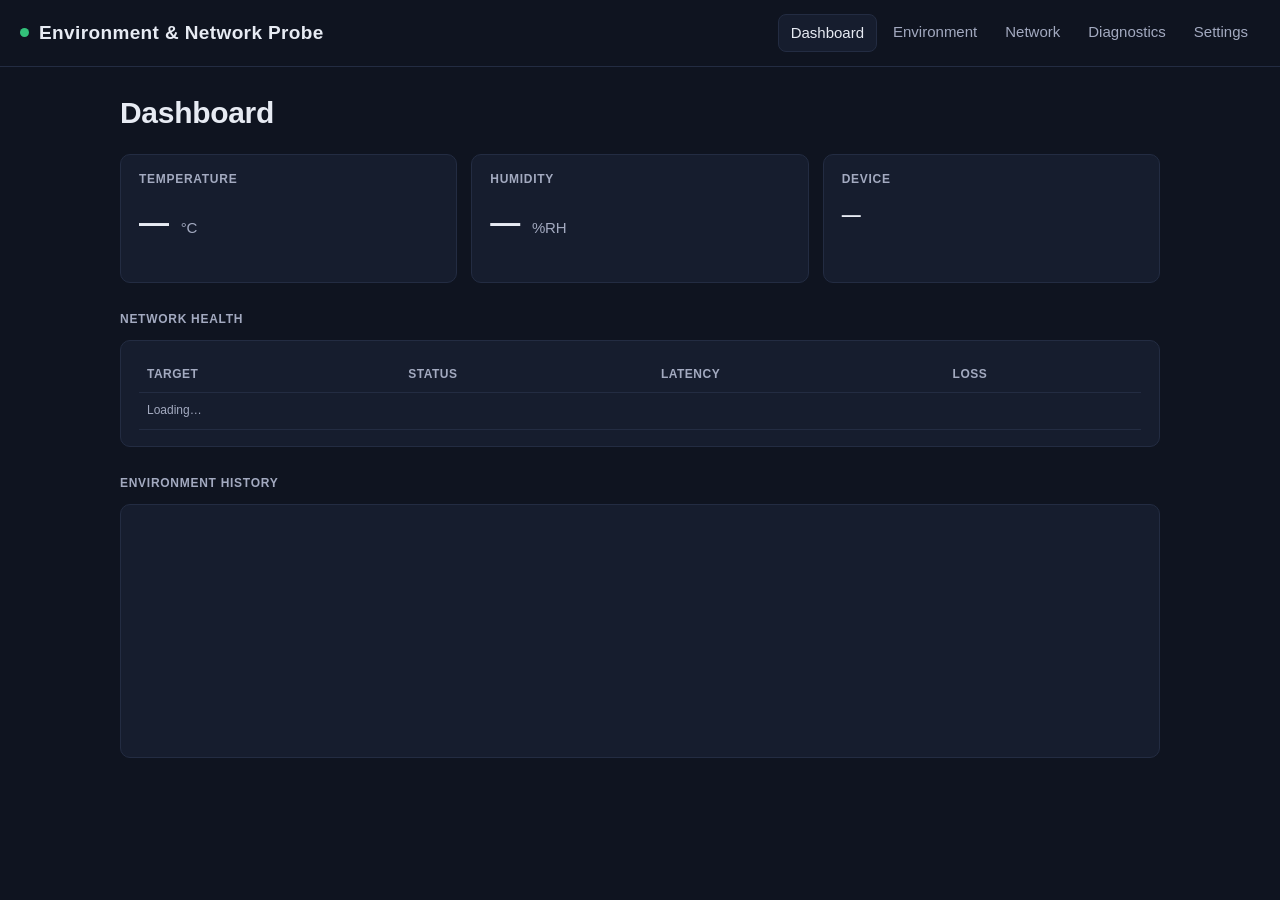
==== data/dashboard.html @ 65536f5a "Phase 1: ESP32/ESP8266 environmental & network monitoring probe - Dual-platform PlatformIO firmware " ====
<!doctype html>
<html lang="en">
<head>
<meta charset="utf-8">
<meta name="viewport" content="width=device-width, initial-scale=1">
<title>Environment &amp; Network Probe</title>
<link rel="stylesheet" href="css/style.css">
</head>
<body>
<header class="app-header">
  <div class="title"><span class="dot" id="hdrDot"></span> <span id="hdrName">Environment &amp; Network Probe</span></div>
  <nav class="tabs">
    <a href="dashboard.html">Dashboard</a>
    <a href="environment.html">Environment</a>
    <a href="network.html">Network</a>
    <a href="diagnostics.html">Diagnostics</a>
    <a href="settings.html">Settings</a>
  </nav>
</header>

<main>
  <h1 class="page-title">Dashboard</h1>
  <div class="grid">
    <div class="card">
      <h2>Temperature</h2>
      <div class="metric" id="mTemp">— <small>°C</small></div>
      <div class="metric-sub" id="mTempSub">&nbsp;</div>
    </div>
    <div class="card">
      <h2>Humidity</h2>
      <div class="metric" id="mHum">— <small>%RH</small></div>
      <div class="metric-sub" id="mHumSub">&nbsp;</div>
    </div>
    <div class="card">
      <h2>Device</h2>
      <div class="metric" id="mDevice" style="font-size:var(--fs-heading);">—</div>
      <div class="metric-sub" id="mDeviceSub">&nbsp;</div>
    </div>
  </div>

  <div class="section-title">Network Health</div>
  <div class="card">
    <div class="table-wrap">
      <table>
        <thead><tr><th>Target</th><th>Status</th><th>Latency</th><th>Loss</th></tr></thead>
        <tbody id="netRows">
          <tr><td colspan="4" class="hint">Loading…</td></tr>
        </tbody>
      </table>
    </div>
  </div>

  <div class="section-title">Environment History</div>
  <div class="card">
    <canvas class="chart" id="miniChart"></canvas>
  </div>
</main>

<script src="js/common.js"></script>
<script src="js/charts.js"></script>
<script src="js/dashboard.js"></script>
</body>
</html>
---- data/css/style.css ----
/* Environment & Network Probe — local dashboard styles.
   No external fonts/CDN; system font stack only (section 13). */

:root {
  --bg: #0f1420;
  --panel: #161d2e;
  --panel-border: #232c42;
  --text: #e7ebf3;
  --text-dim: #a3aac0;
  --accent: #4f8cff;
  /* Darker than --accent specifically for white-on-blue button fills —
     #4f8cff only reaches ~3.2:1 with white text (fails WCAG AA at this
     button font size); this shade clears 4.5:1. --accent itself stays
     lighter for links/borders on the dark background, where it's used as
     foreground text, not as a fill behind white text. */
  --accent-fill: #2f5fce;

  --healthy: #33c17a;
  --warning: #e0a730;
  --critical: #e0503f;
  --offline: #6b7386;

  --radius: 10px;

  /* Deliberate 4-step type scale (each step ≥1.25× the last) instead of ad
     hoc sizes per element — keeps the hierarchy readable at a glance:
     eyebrow labels/badges/table headers, body/controls, page headings,
     hero metrics. */
  --fs-label: 12px;
  --fs-body: 15px;
  --fs-heading: 19px;
  --fs-hero: 30px;
}

* { box-sizing: border-box; }

html, body {
  margin: 0;
  padding: 0;
  background: var(--bg);
  color: var(--text);
  font-family: -apple-system, BlinkMacSystemFont, "Segoe UI", Roboto, Helvetica, Arial, sans-serif;
  font-size: 15px;
  line-height: 1.45;
  color-scheme: dark;
}

a { color: var(--accent); text-decoration: none; }
a:hover { text-decoration: underline; }

.app-header {
  display: flex;
  align-items: center;
  justify-content: space-between;
  padding: 14px 20px;
  border-bottom: 1px solid var(--panel-border);
  position: sticky;
  top: 0;
  background: var(--bg);
  z-index: 10;
}

.app-header .title {
  display: flex;
  align-items: center;
  gap: 10px;
  font-weight: 600;
  font-size: var(--fs-heading);
  letter-spacing: 0.02em;
}

.app-header .title .dot {
  width: 9px;
  height: 9px;
  border-radius: 50%;
  background: var(--healthy);
}

nav.tabs {
  display: flex;
  gap: 4px;
  flex-wrap: wrap;
}

nav.tabs a {
  color: var(--text-dim);
  padding: 7px 12px;
  border-radius: 8px;
  font-size: var(--fs-body);
  font-weight: 500;
}

nav.tabs a:hover { color: var(--text); text-decoration: none; background: var(--panel); }
nav.tabs a.active { color: var(--text); background: var(--panel); border: 1px solid var(--panel-border); }

main {
  max-width: 1080px;
  margin: 0 auto;
  padding: 20px;
}

.page-title {
  font-size: var(--fs-hero);
  font-weight: 700;
  letter-spacing: -0.01em;
  margin: 4px 0 20px;
}

.grid {
  display: grid;
  grid-template-columns: repeat(auto-fit, minmax(220px, 1fr));
  gap: 14px;
}

.card {
  background: var(--panel);
  border: 1px solid var(--panel-border);
  border-radius: var(--radius);
  padding: 16px 18px;
}

.card h2 {
  margin: 0 0 12px;
  font-size: var(--fs-label);
  font-weight: 600;
  text-transform: uppercase;
  letter-spacing: 0.06em;
  color: var(--text-dim);
}

.metric {
  font-size: var(--fs-hero);
  font-weight: 700;
  letter-spacing: -0.01em;
}

.metric small {
  font-size: var(--fs-body);
  font-weight: 500;
  color: var(--text-dim);
  margin-left: 4px;
}

.metric-sub {
  margin-top: 4px;
  font-size: var(--fs-label);
  color: var(--text-dim);
}

.badge {
  display: inline-flex;
  align-items: center;
  gap: 6px;
  padding: 3px 10px;
  border-radius: 999px;
  font-size: var(--fs-label);
  font-weight: 600;
  letter-spacing: 0.02em;
}

.badge::before {
  content: "";
  width: 7px;
  height: 7px;
  border-radius: 50%;
  background: currentColor;
}

.badge.HEALTHY, .badge.OK, .badge.UP, .badge.ok { color: var(--healthy); background: rgba(51,193,122,0.12); }
.badge.WARNING, .badge.DEGRADED { color: var(--warning); background: rgba(224,167,48,0.14); }
.badge.CRITICAL, .badge.DOWN, .badge.SENSOR_ERROR, .badge.error { color: var(--critical); background: rgba(224,80,63,0.14); }
.badge.OFFLINE, .badge.unknown { color: var(--offline); background: rgba(107,115,134,0.14); }

table {
  width: 100%;
  border-collapse: collapse;
  font-size: var(--fs-body);
}

th, td {
  text-align: left;
  padding: 9px 8px;
  border-bottom: 1px solid var(--panel-border);
}

th {
  color: var(--text-dim);
  font-weight: 600;
  font-size: var(--fs-label);
  text-transform: uppercase;
  letter-spacing: 0.04em;
}

td.num { font-variant-numeric: tabular-nums; }

.table-wrap { overflow-x: auto; }

.section-title {
  margin: 28px 0 12px;
  font-size: var(--fs-label);
  font-weight: 600;
  color: var(--text-dim);
  text-transform: uppercase;
  letter-spacing: 0.06em;
}

.section-title:first-child { margin-top: 0; }

canvas.chart {
  width: 100%;
  height: 220px;
  display: block;
}

.range-picker {
  display: flex;
  gap: 6px;
  margin-bottom: 12px;
}

.range-picker button {
  background: var(--bg);
  border: 1px solid var(--panel-border);
  color: var(--text-dim);
  padding: 6px 12px;
  border-radius: 7px;
  font-size: var(--fs-label);
  cursor: pointer;
}

.range-picker button.active { color: var(--text); border-color: var(--accent); }

form.settings-form {
  display: grid;
  gap: 14px;
  max-width: 560px;
}

.field { display: grid; gap: 5px; }

.field label { font-size: var(--fs-label); color: var(--text-dim); font-weight: 500; }

.field-row {
  display: grid;
  grid-template-columns: 1fr 1fr;
  gap: 14px;
}

input, select {
  background: var(--bg);
  border: 1px solid var(--panel-border);
  color: var(--text);
  padding: 9px 10px;
  border-radius: 7px;
  font-size: var(--fs-body);
  font-family: inherit;
}

input:focus, select:focus { outline: none; border-color: var(--accent); }

input::placeholder { color: var(--text-dim); opacity: 1; }

fieldset {
  border: 1px solid var(--panel-border);
  border-radius: var(--radius);
  padding: 14px 16px 16px;
  margin: 0;
}

legend {
  padding: 0 6px;
  font-size: var(--fs-label);
  font-weight: 600;
  color: var(--text-dim);
  text-transform: uppercase;
  letter-spacing: 0.04em;
}

button.primary, .btn {
  background: var(--accent-fill);
  color: #fff;
  border: none;
  padding: 10px 16px;
  border-radius: 8px;
  font-size: var(--fs-body);
  font-weight: 600;
  cursor: pointer;
}

button.primary:hover, .btn:hover { filter: brightness(1.08); }

button.danger {
  background: transparent;
  color: var(--critical);
  border: 1px solid var(--critical);
  padding: 9px 15px;
  border-radius: 8px;
  font-size: var(--fs-body);
  font-weight: 600;
  cursor: pointer;
}

button.secondary {
  background: transparent;
  color: var(--text);
  border: 1px solid var(--panel-border);
  padding: 9px 15px;
  border-radius: 8px;
  font-size: var(--fs-body);
  font-weight: 600;
  cursor: pointer;
}

.toast {
  position: fixed;
  bottom: 20px;
  left: 50%;
  transform: translateX(-50%);
  background: var(--panel);
  border: 1px solid var(--panel-border);
  padding: 10px 18px;
  border-radius: 8px;
  font-size: var(--fs-body);
  opacity: 0;
  pointer-events: none;
  transition: opacity 0.2s ease;
}

.toast.show { opacity: 1; }

.hint { font-size: var(--fs-label); color: var(--text-dim); }

.log-list {
  font-family: ui-monospace, SFMono-Regular, Menlo, Consolas, monospace;
  font-size: var(--fs-label);
  background: var(--bg);
  border: 1px solid var(--panel-border);
  border-radius: 8px;
  padding: 10px 12px;
  max-height: 240px;
  overflow-y: auto;
  white-space: pre-wrap;
}

.actions-row { display: flex; gap: 10px; flex-wrap: wrap; margin-top: 6px; }

.center-page {
  min-height: 100vh;
  display: flex;
  align-items: center;
  justify-content: center;
  padding: 20px;
}

.setup-card {
  background: var(--panel);
  border: 1px solid var(--panel-border);
  border-radius: 14px;
  padding: 28px 26px;
  width: 100%;
  max-width: 420px;
}

.setup-card h1 {
  font-size: var(--fs-hero);
  font-weight: 700;
  letter-spacing: -0.01em;
  margin: 0 0 4px;
}

.setup-card p.hint { margin: 0 0 20px; }

@media (max-width: 560px) {
  main { padding: 14px; }
  .field-row { grid-template-columns: 1fr; }
  .metric { font-size: 26px; }
}
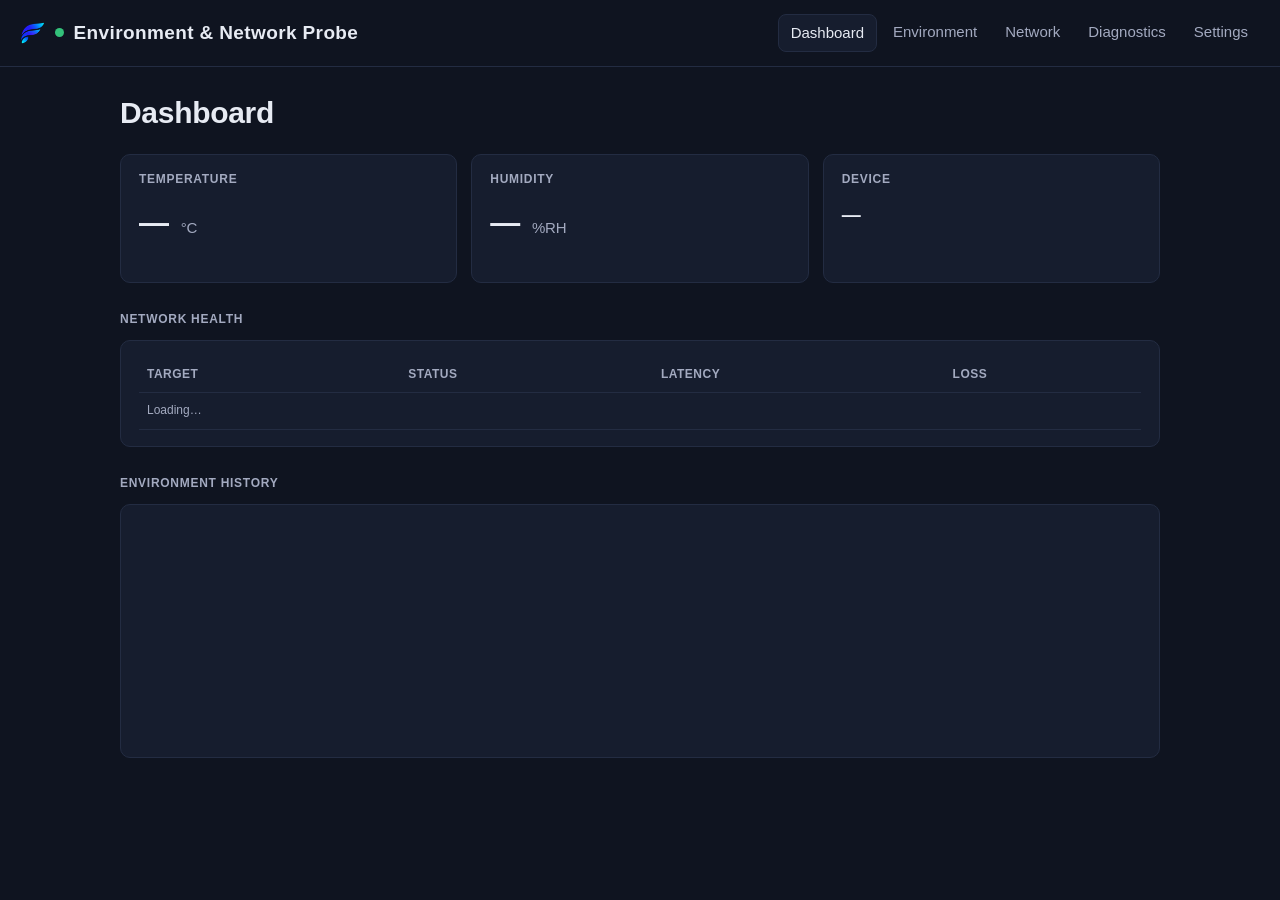
==== commit 5837cb45: "Add Firefly branding to the dashboard - data/img/firefly-logo.png (96x86, ~8.4KB) in the app-header " ====
--- a/data/dashboard.html
+++ b/data/dashboard.html
@@ -5,10 +5,11 @@
 <meta name="viewport" content="width=device-width, initial-scale=1">
 <title>Environment &amp; Network Probe</title>
 <link rel="stylesheet" href="css/style.css">
+<link rel="icon" type="image/png" href="img/firefly-favicon-32.png">
 </head>
 <body>
 <header class="app-header">
-  <div class="title"><span class="dot" id="hdrDot"></span> <span id="hdrName">Environment &amp; Network Probe</span></div>
+  <div class="title"><img src="img/firefly-logo.png" alt="Firefly" class="brand-mark"> <span class="dot" id="hdrDot"></span> <span id="hdrName">Environment &amp; Network Probe</span></div>
   <nav class="tabs">
     <a href="dashboard.html">Dashboard</a>
     <a href="environment.html">Environment</a>
--- a/data/css/style.css
+++ b/data/css/style.css
@@ -76,6 +76,12 @@
   background: var(--healthy);
 }
 
+.app-header .title .brand-mark {
+  height: 22px;
+  width: auto;
+  display: block;
+}
+
 nav.tabs {
   display: flex;
   gap: 4px;
@@ -361,6 +367,13 @@
   max-width: 420px;
 }
 
+.setup-logo {
+  height: 40px;
+  width: auto;
+  display: block;
+  margin: 0 0 16px;
+}
+
 .setup-card h1 {
   font-size: var(--fs-hero);
   font-weight: 700;
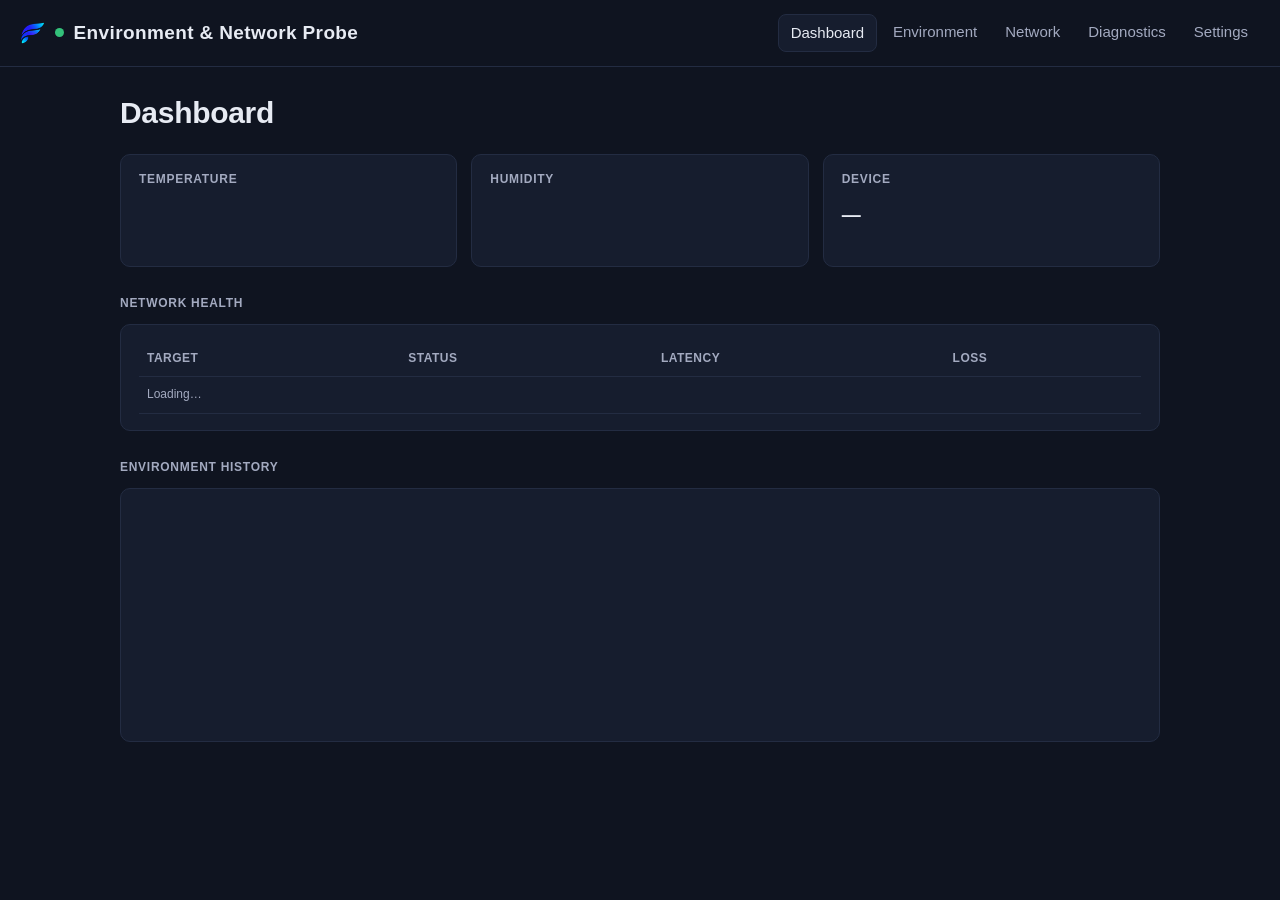
==== commit 872ea165: "Dashboard: gauge widgets for temperature/humidity, better history charts Two visual improvements to " ====
--- a/data/dashboard.html
+++ b/data/dashboard.html
@@ -24,13 +24,11 @@
   <div class="grid">
     <div class="card">
       <h2>Temperature</h2>
-      <div class="metric" id="mTemp">— <small>°C</small></div>
-      <div class="metric-sub" id="mTempSub">&nbsp;</div>
+      <div class="gauge-wrap" id="gaugeTemp"></div>
     </div>
     <div class="card">
       <h2>Humidity</h2>
-      <div class="metric" id="mHum">— <small>%RH</small></div>
-      <div class="metric-sub" id="mHumSub">&nbsp;</div>
+      <div class="gauge-wrap" id="gaugeHum"></div>
     </div>
     <div class="card">
       <h2>Device</h2>
@@ -58,6 +56,7 @@
 </main>
 
 <script src="js/common.js"></script>
+<script src="js/gauge.js"></script>
 <script src="js/charts.js"></script>
 <script src="js/dashboard.js"></script>
 </body>
--- a/data/css/style.css
+++ b/data/css/style.css
@@ -123,6 +123,7 @@
   border: 1px solid var(--panel-border);
   border-radius: var(--radius);
   padding: 16px 18px;
+  position: relative; /* anchors .chart-tooltip */
 }
 
 .card h2 {
@@ -152,6 +153,53 @@
   font-size: var(--fs-label);
   color: var(--text-dim);
 }
+
+/* Semicircular dial gauge (js/gauge.js) — three fixed-color comfort bands
+   (low/healthy/high), a neutral needle (never a zone color, so it doesn't
+   compete with the band it's pointing into), and the value as a hero
+   figure underneath. */
+.gauge-wrap {
+  display: flex;
+  flex-direction: column;
+  align-items: center;
+  text-align: center;
+}
+
+svg.gauge {
+  width: 100%;
+  max-width: 220px;
+  height: auto;
+  overflow: visible;
+}
+
+.gauge-band-low { stroke: var(--warning); }
+.gauge-band-mid { stroke: var(--healthy); }
+.gauge-band-high { stroke: var(--critical); }
+.gauge-band { stroke-linecap: butt; }
+
+.gauge-needle {
+  stroke: var(--text);
+  stroke-width: 2.5;
+  stroke-linecap: round;
+  transition: x2 0.4s ease, y2 0.4s ease;
+}
+
+.gauge-pivot { fill: var(--text); }
+
+.gauge-scale-min, .gauge-scale-max {
+  fill: var(--text-dim);
+  font-size: 11px;
+  font-family: -apple-system, BlinkMacSystemFont, "Segoe UI", Roboto, Helvetica, Arial, sans-serif;
+}
+
+.gauge-value {
+  margin-top: 2px;
+  /* Proportional (not tabular) figures at hero size — tabular-nums exists
+     for columns of aligned numbers, not a single large standalone value. */
+  font-variant-numeric: normal;
+}
+
+.gauge-zone-label { margin-top: 6px; }
 
 .badge {
   display: inline-flex;
@@ -216,6 +264,38 @@
   width: 100%;
   height: 220px;
   display: block;
+  cursor: crosshair;
+}
+
+.chart-tooltip {
+  position: absolute;
+  pointer-events: none;
+  background: var(--bg);
+  border: 1px solid var(--panel-border);
+  border-radius: 7px;
+  padding: 7px 10px;
+  font-size: var(--fs-label);
+  line-height: 1.5;
+  white-space: nowrap;
+  opacity: 0;
+  transform: translateY(-100%);
+  transition: opacity 0.1s ease;
+  z-index: 5;
+}
+
+.chart-tooltip.show { opacity: 1; }
+
+.chart-tooltip-time {
+  color: var(--text-dim);
+  margin-bottom: 2px;
+}
+
+.chart-tooltip-swatch {
+  display: inline-block;
+  width: 8px;
+  height: 8px;
+  border-radius: 50%;
+  margin-right: 5px;
 }
 
 .range-picker {
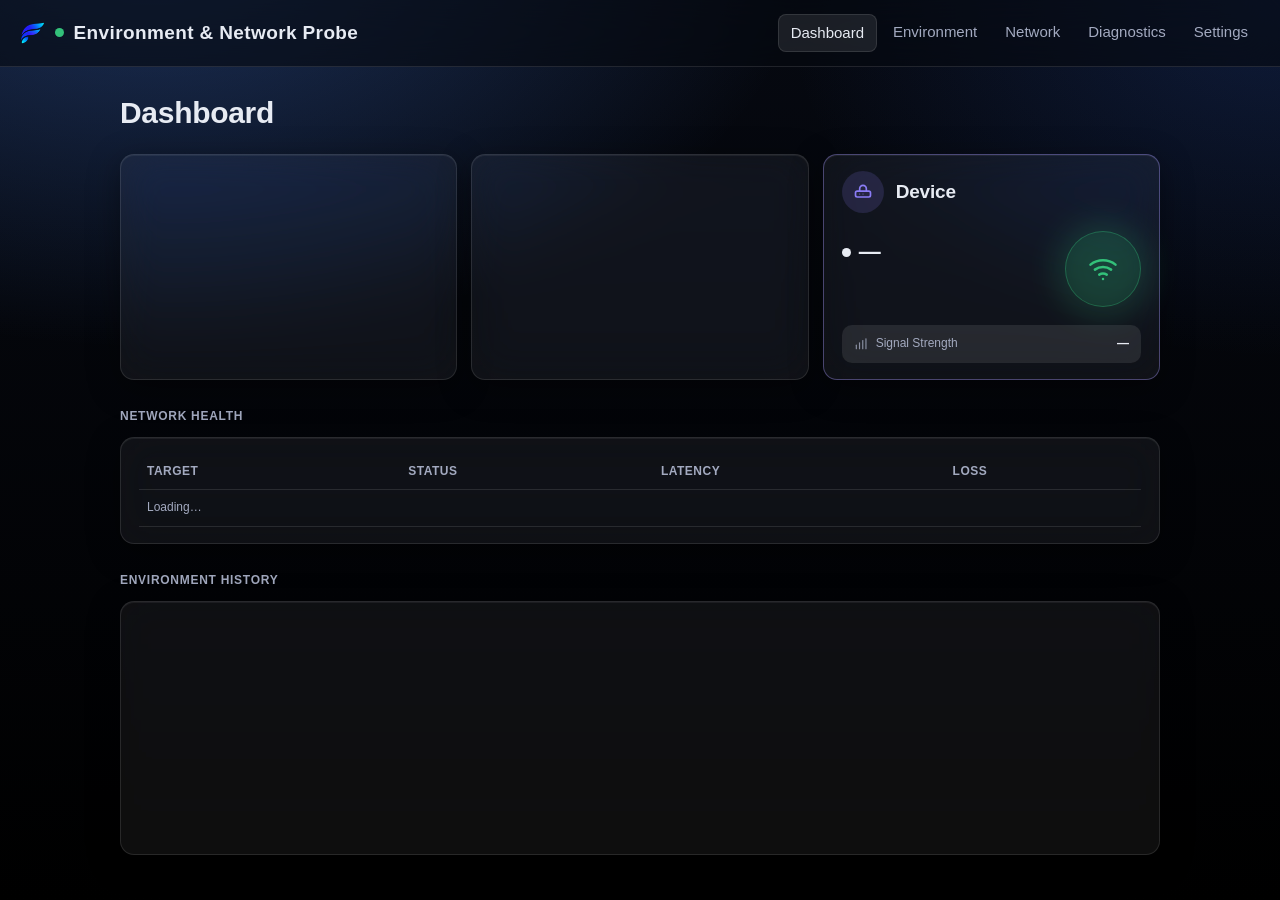
==== commit 07104c9a: "Dashboard: redesign gauge cards to match reference (gradient arc, icon headers, ideal-range row, glo" ====
--- a/data/dashboard.html
+++ b/data/dashboard.html
@@ -22,18 +22,53 @@
 <main>
   <h1 class="page-title">Dashboard</h1>
   <div class="grid">
-    <div class="card">
-      <h2>Temperature</h2>
-      <div class="gauge-wrap" id="gaugeTemp"></div>
-    </div>
-    <div class="card">
-      <h2>Humidity</h2>
-      <div class="gauge-wrap" id="gaugeHum"></div>
-    </div>
-    <div class="card">
-      <h2>Device</h2>
-      <div class="metric" id="mDevice" style="font-size:var(--fs-heading);">—</div>
-      <div class="metric-sub" id="mDeviceSub">&nbsp;</div>
+    <div class="card" id="gaugeTemp"></div>
+    <div class="card" id="gaugeHum"></div>
+    <div class="card device-card accent-purple" id="deviceCard">
+      <div class="card-head">
+        <div class="card-head-icon">
+          <svg viewBox="0 0 24 24" width="20" height="20" fill="none" stroke="currentColor" stroke-width="2" stroke-linecap="round" stroke-linejoin="round">
+            <rect x="3" y="11" width="18" height="7" rx="2"></rect>
+            <path d="M8 11V8a4 4 0 0 1 8 0v3"></path>
+            <circle cx="8" cy="14.5" r="0.6" fill="currentColor" stroke="none"></circle>
+            <circle cx="12" cy="14.5" r="0.6" fill="currentColor" stroke="none"></circle>
+          </svg>
+        </div>
+        <div>
+          <div class="card-head-title">Device</div>
+        </div>
+      </div>
+      <div class="device-body">
+        <div>
+          <div class="device-status-row">
+            <span class="status-dot" id="deviceStatusDot"></span>
+            <span class="device-status-text" id="deviceStatusText">—</span>
+          </div>
+          <div class="device-status-sub" id="deviceStatusSub">&nbsp;</div>
+        </div>
+        <div class="wifi-ring" id="wifiRing">
+          <svg viewBox="0 0 24 24" fill="none" stroke="currentColor" stroke-width="2" stroke-linecap="round" stroke-linejoin="round">
+            <path d="M2 8.5a16 16 0 0 1 20 0"></path>
+            <path d="M5.5 12.5a11 11 0 0 1 13 0"></path>
+            <path d="M9 16.5a6 6 0 0 1 6 0"></path>
+            <circle cx="12" cy="20" r="1" fill="currentColor" stroke="none"></circle>
+          </svg>
+        </div>
+      </div>
+      <div class="info-row info-row-split">
+        <span class="info-row-label">
+          <span class="info-row-icon">
+            <svg viewBox="0 0 24 24" width="14" height="14" fill="none" stroke="currentColor" stroke-width="2" stroke-linecap="round" stroke-linejoin="round">
+              <path d="M4 20V14"></path>
+              <path d="M9.5 20V10"></path>
+              <path d="M15 20V6"></path>
+              <path d="M20.5 20V3"></path>
+            </svg>
+          </span>
+          Signal Strength
+        </span>
+        <span class="info-row-value" id="deviceSignalValue">—</span>
+      </div>
     </div>
   </div>
 
--- a/data/css/style.css
+++ b/data/css/style.css
@@ -1,8 +1,13 @@
 /* Environment & Network Probe — local dashboard styles.
-   No external fonts/CDN; system font stack only (section 13). */
+   No external fonts/CDN; system font stack only (section 13).
+   Glassmorphism: translucent, blurred surfaces floating over a fixed
+   accent-blue-to-black gradient backdrop. Applied to chrome/containers
+   (header, cards, fieldsets, tooltips, toasts) — inputs and buttons stay
+   more opaque than the ambient glass so they read clearly as interactive,
+   not just decorative. */
 
 :root {
-  --bg: #0f1420;
+  --bg: #0a0e18;
   --panel: #161d2e;
   --panel-border: #232c42;
   --text: #e7ebf3;
@@ -20,7 +25,28 @@
   --critical: #e0503f;
   --offline: #6b7386;
 
-  --radius: 10px;
+  /* Extra accent hues for per-card icon badges/borders (gauge + device
+     cards) — distinct from --accent so adjacent cards read as visually
+     distinct at a glance, the way the reference dashboard design does. */
+  --accent-teal: #2dd4bf;
+  --accent-purple: #8b7cf6;
+
+  --radius: 14px;
+
+  /* Glass surface tokens. Two strengths: the ambient one for large chrome
+     (cards, header) that mostly exists to hold content and catch the
+     background's glow, and a stronger one for anything the user reads
+     text off of at length or types into, where extra contrast matters
+     more than the effect. */
+  --glass-bg: rgba(255, 255, 255, 0.055);
+  --glass-bg-strong: rgba(255, 255, 255, 0.09);
+  --glass-border: rgba(255, 255, 255, 0.11);
+  --glass-blur: 20px;
+  --glass-shadow: 0 8px 32px rgba(0, 0, 0, 0.4), inset 0 1px 0 rgba(255, 255, 255, 0.06);
+
+  /* Strong, deliberate easing (not the built-in CSS ones, which read as
+     weak/mushy) — used for anything users press or toggle often. */
+  --ease-out: cubic-bezier(0.23, 1, 0.32, 1);
 
   /* Deliberate 4-step type scale (each step ≥1.25× the last) instead of ad
      hoc sizes per element — keeps the hierarchy readable at a glance:
@@ -37,7 +63,7 @@
 html, body {
   margin: 0;
   padding: 0;
-  background: var(--bg);
+  min-height: 100%;
   color: var(--text);
   font-family: -apple-system, BlinkMacSystemFont, "Segoe UI", Roboto, Helvetica, Arial, sans-serif;
   font-size: 15px;
@@ -45,6 +71,18 @@
   color-scheme: dark;
 }
 
+/* Fixed accent-blue-to-black backdrop: two soft glows anchored at the top
+   corners (something for the glass panels to actually refract) fading into
+   near-black lower on the page. `fixed` so it reads as one continuous
+   surface behind scrolling content rather than repeating per page. */
+body {
+  background:
+    radial-gradient(1100px 700px at 12% -8%, rgba(79, 140, 255, 0.32), transparent 60%),
+    radial-gradient(900px 650px at 100% 0%, rgba(47, 95, 206, 0.22), transparent 55%),
+    linear-gradient(180deg, #060911 0%, #000000 100%);
+  background-attachment: fixed;
+}
+
 a { color: var(--accent); text-decoration: none; }
 a:hover { text-decoration: underline; }
 
@@ -53,10 +91,12 @@
   align-items: center;
   justify-content: space-between;
   padding: 14px 20px;
-  border-bottom: 1px solid var(--panel-border);
+  border-bottom: 1px solid var(--glass-border);
   position: sticky;
   top: 0;
-  background: var(--bg);
+  background: rgba(6, 9, 15, 0.6);
+  backdrop-filter: blur(var(--glass-blur));
+  -webkit-backdrop-filter: blur(var(--glass-blur));
   z-index: 10;
 }
 
@@ -94,10 +134,11 @@
   border-radius: 8px;
   font-size: var(--fs-body);
   font-weight: 500;
-}
-
-nav.tabs a:hover { color: var(--text); text-decoration: none; background: var(--panel); }
-nav.tabs a.active { color: var(--text); background: var(--panel); border: 1px solid var(--panel-border); }
+  transition: background-color 150ms ease, color 150ms ease;
+}
+
+nav.tabs a:hover { color: var(--text); text-decoration: none; background: var(--glass-bg-strong); }
+nav.tabs a.active { color: var(--text); background: var(--glass-bg-strong); border: 1px solid var(--glass-border); }
 
 main {
   max-width: 1080px;
@@ -119,8 +160,11 @@
 }
 
 .card {
-  background: var(--panel);
-  border: 1px solid var(--panel-border);
+  background: var(--glass-bg);
+  backdrop-filter: blur(var(--glass-blur)) saturate(150%);
+  -webkit-backdrop-filter: blur(var(--glass-blur)) saturate(150%);
+  border: 1px solid var(--glass-border);
+  box-shadow: var(--glass-shadow);
   border-radius: var(--radius);
   padding: 16px 18px;
   position: relative; /* anchors .chart-tooltip */
@@ -133,6 +177,19 @@
   text-transform: uppercase;
   letter-spacing: 0.06em;
   color: var(--text-dim);
+}
+
+/* A note/callout living *inside* a glass surface (e.g. provision.html's
+   generated-password notice inside .setup-card) — deliberately NOT another
+   .card: nesting the same blur+border+shadow treatment inside itself reads
+   as visual noise (two overlapping glass layers). A colored side-border
+   was the first instinct here, but that's its own well-known AI-UI tell —
+   plain top/bottom hairlines plus spacing carry the separation instead,
+   per the flatten-don't-nest-containers principle without adding a new one. */
+.callout {
+  border-top: 1px solid var(--glass-border);
+  border-bottom: 1px solid var(--glass-border);
+  padding: 14px 0;
 }
 
 .metric {
@@ -154,10 +211,98 @@
   color: var(--text-dim);
 }
 
-/* Semicircular dial gauge (js/gauge.js) — three fixed-color comfort bands
-   (low/healthy/high), a neutral needle (never a zone color, so it doesn't
-   compete with the band it's pointing into), and the value as a hero
-   figure underneath. */
+/* Card header used by gauge cards and the Device card alike: a round
+   accent-colored icon badge next to a title/subtitle pair. */
+.card-head {
+  display: flex;
+  align-items: center;
+  gap: 12px;
+  margin-bottom: 18px;
+}
+
+.card-head-icon {
+  flex: none;
+  width: 42px;
+  height: 42px;
+  border-radius: 50%;
+  display: flex;
+  align-items: center;
+  justify-content: center;
+}
+
+.card-head-title {
+  font-size: var(--fs-heading);
+  font-weight: 700;
+  letter-spacing: -0.01em;
+}
+
+.card-head-subtitle {
+  font-size: var(--fs-label);
+  color: var(--text-dim);
+  margin-top: 2px;
+}
+
+/* Accent variants: tint the card's border and its header icon badge to
+   match, so each metric reads as a visually distinct unit at a glance.
+   Plain rgba declared first as a color-mix()-unsupported fallback (same
+   pattern as the input focus ring and .card:hover above). */
+.card.accent-blue { border-color: rgba(79, 140, 255, 0.32); }
+.card.accent-blue { border-color: color-mix(in srgb, var(--accent) 32%, var(--glass-border)); }
+.card.accent-blue .card-head-icon { background: rgba(79, 140, 255, 0.16); color: var(--accent); }
+.card.accent-blue .card-head-icon { background: color-mix(in srgb, var(--accent) 16%, transparent); color: var(--accent); }
+
+.card.accent-teal { border-color: rgba(45, 212, 191, 0.32); }
+.card.accent-teal { border-color: color-mix(in srgb, var(--accent-teal) 32%, var(--glass-border)); }
+.card.accent-teal .card-head-icon { background: rgba(45, 212, 191, 0.16); color: var(--accent-teal); }
+.card.accent-teal .card-head-icon { background: color-mix(in srgb, var(--accent-teal) 16%, transparent); color: var(--accent-teal); }
+
+.card.accent-purple { border-color: rgba(139, 124, 246, 0.32); }
+.card.accent-purple { border-color: color-mix(in srgb, var(--accent-purple) 32%, var(--glass-border)); }
+.card.accent-purple .card-head-icon { background: rgba(139, 124, 246, 0.16); color: var(--accent-purple); }
+.card.accent-purple .card-head-icon { background: color-mix(in srgb, var(--accent-purple) 16%, transparent); color: var(--accent-purple); }
+
+/* A pill-shaped info line living below a gauge or the Device card's status
+   — an icon, a label, and (optionally, via justify-content: space-between
+   on a modifier) a right-aligned value. Deliberately a plain hairline-
+   bordered chip rather than another nested .card (same flatten-don't-nest
+   reasoning as .callout above). */
+.info-row {
+  display: flex;
+  align-items: center;
+  gap: 8px;
+  padding: 10px 12px;
+  border-radius: 10px;
+  background: var(--glass-bg-strong);
+  font-size: var(--fs-label);
+  color: var(--text-dim);
+}
+
+.info-row-icon {
+  display: flex;
+  flex: none;
+  opacity: 0.8;
+}
+
+.info-row.info-row-split {
+  justify-content: space-between;
+}
+
+.info-row-value {
+  color: var(--text);
+  font-weight: 600;
+  font-variant-numeric: tabular-nums;
+}
+
+.info-row-label {
+  display: flex;
+  align-items: center;
+  gap: 8px;
+}
+
+/* Semicircular dial gauge (js/gauge.js) — a continuous blue -> green ->
+   orange -> red arc (the same sweep for every metric; only the needle
+   position differs), a neutral needle with a soft color-matched glow at
+   its tip, and the value as a hero figure underneath. */
 .gauge-wrap {
   display: flex;
   flex-direction: column;
@@ -172,10 +317,10 @@
   overflow: visible;
 }
 
-.gauge-band-low { stroke: var(--warning); }
-.gauge-band-mid { stroke: var(--healthy); }
-.gauge-band-high { stroke: var(--critical); }
-.gauge-band { stroke-linecap: butt; }
+.gauge-arc-glow {
+  opacity: 0.45;
+  filter: blur(7px);
+}
 
 .gauge-needle {
   stroke: var(--text);
@@ -184,7 +329,12 @@
   transition: x2 0.4s ease, y2 0.4s ease;
 }
 
-.gauge-pivot { fill: var(--text); }
+.gauge-needle-glow {
+  filter: blur(5px);
+  transition: cx 0.4s ease, cy 0.4s ease, opacity 0.3s ease;
+}
+
+.gauge-pivot { fill: var(--text-dim); }
 
 .gauge-scale-min, .gauge-scale-max {
   fill: var(--text-dim);
@@ -194,12 +344,103 @@
 
 .gauge-value {
   margin-top: 2px;
+  font-size: 34px;
+  font-weight: 700;
+  letter-spacing: -0.01em;
   /* Proportional (not tabular) figures at hero size — tabular-nums exists
      for columns of aligned numbers, not a single large standalone value. */
   font-variant-numeric: normal;
 }
 
-.gauge-zone-label { margin-top: 6px; }
+.gauge-footer {
+  display: flex;
+  flex-direction: column;
+  align-items: center;
+  gap: 10px;
+  margin-top: 8px;
+}
+
+.gauge-footer .info-row { width: 100%; justify-content: center; }
+
+/* Device card — status text + a glowing signal ring instead of a dial. */
+.device-body {
+  display: flex;
+  align-items: center;
+  justify-content: space-between;
+  gap: 16px;
+  margin: 4px 0 18px;
+}
+
+.device-status-row {
+  display: flex;
+  align-items: center;
+  gap: 8px;
+}
+
+.status-dot {
+  width: 9px;
+  height: 9px;
+  border-radius: 50%;
+  background: currentColor;
+  flex: none;
+}
+
+.device-status-text {
+  font-size: 22px;
+  font-weight: 700;
+  letter-spacing: -0.01em;
+}
+
+.device-status-text.online { color: var(--healthy); }
+.device-status-text.offline { color: var(--critical); }
+
+.device-status-sub {
+  margin-top: 10px;
+  font-size: var(--fs-body);
+  color: var(--text-dim);
+  line-height: 1.6;
+}
+
+/* A soft glow behind the ring via a blurred background layer (not
+   box-shadow — a colored zero-offset box-shadow is its own well-known
+   AI-UI tell, flagged earlier this session as the `dark-glow` finding). */
+.wifi-ring {
+  position: relative;
+  z-index: 0;
+  flex: none;
+  width: 76px;
+  height: 76px;
+  border-radius: 50%;
+  display: flex;
+  align-items: center;
+  justify-content: center;
+  color: var(--healthy);
+  background: rgba(51, 193, 122, 0.1);
+  background: color-mix(in srgb, var(--healthy) 10%, transparent);
+  border: 1px solid rgba(51, 193, 122, 0.35);
+  border: 1px solid color-mix(in srgb, var(--healthy) 35%, transparent);
+}
+
+.wifi-ring.offline {
+  color: var(--critical);
+  background: rgba(224, 80, 63, 0.1);
+  background: color-mix(in srgb, var(--critical) 10%, transparent);
+  border-color: rgba(224, 80, 63, 0.35);
+  border-color: color-mix(in srgb, var(--critical) 35%, transparent);
+}
+
+.wifi-ring::before {
+  content: "";
+  position: absolute;
+  inset: -12px;
+  z-index: -1;
+  border-radius: 50%;
+  background: currentColor;
+  opacity: 0.16;
+  filter: blur(14px);
+}
+
+.wifi-ring svg { width: 30px; height: 30px; }
 
 .badge {
   display: inline-flex;
@@ -210,6 +451,8 @@
   font-size: var(--fs-label);
   font-weight: 600;
   letter-spacing: 0.02em;
+  backdrop-filter: blur(6px);
+  -webkit-backdrop-filter: blur(6px);
 }
 
 .badge::before {
@@ -220,10 +463,10 @@
   background: currentColor;
 }
 
-.badge.HEALTHY, .badge.OK, .badge.UP, .badge.ok { color: var(--healthy); background: rgba(51,193,122,0.12); }
-.badge.WARNING, .badge.DEGRADED { color: var(--warning); background: rgba(224,167,48,0.14); }
-.badge.CRITICAL, .badge.DOWN, .badge.SENSOR_ERROR, .badge.error { color: var(--critical); background: rgba(224,80,63,0.14); }
-.badge.OFFLINE, .badge.unknown { color: var(--offline); background: rgba(107,115,134,0.14); }
+.badge.HEALTHY, .badge.OK, .badge.UP, .badge.ok { color: var(--healthy); background: rgba(51,193,122,0.16); }
+.badge.WARNING, .badge.DEGRADED { color: var(--warning); background: rgba(224,167,48,0.18); }
+.badge.CRITICAL, .badge.DOWN, .badge.SENSOR_ERROR, .badge.error { color: var(--critical); background: rgba(224,80,63,0.18); }
+.badge.OFFLINE, .badge.unknown { color: var(--offline); background: rgba(107,115,134,0.18); }
 
 table {
   width: 100%;
@@ -234,7 +477,7 @@
 th, td {
   text-align: left;
   padding: 9px 8px;
-  border-bottom: 1px solid var(--panel-border);
+  border-bottom: 1px solid var(--glass-border);
 }
 
 th {
@@ -270,20 +513,23 @@
 .chart-tooltip {
   position: absolute;
   pointer-events: none;
-  background: var(--bg);
-  border: 1px solid var(--panel-border);
+  background: rgba(10, 14, 24, 0.75);
+  backdrop-filter: blur(var(--glass-blur));
+  -webkit-backdrop-filter: blur(var(--glass-blur));
+  border: 1px solid var(--glass-border);
   border-radius: 7px;
   padding: 7px 10px;
   font-size: var(--fs-label);
   line-height: 1.5;
   white-space: nowrap;
   opacity: 0;
-  transform: translateY(-100%);
-  transition: opacity 0.1s ease;
+  transform: translateY(-100%) scale(0.97);
+  transform-origin: bottom center;
+  transition: opacity 125ms var(--ease-out), transform 125ms var(--ease-out);
   z-index: 5;
 }
 
-.chart-tooltip.show { opacity: 1; }
+.chart-tooltip.show { opacity: 1; transform: translateY(-100%) scale(1); }
 
 .chart-tooltip-time {
   color: var(--text-dim);
@@ -305,16 +551,18 @@
 }
 
 .range-picker button {
-  background: var(--bg);
-  border: 1px solid var(--panel-border);
+  background: var(--glass-bg);
+  border: 1px solid var(--glass-border);
   color: var(--text-dim);
   padding: 6px 12px;
   border-radius: 7px;
   font-size: var(--fs-label);
   cursor: pointer;
+  transition: color 150ms ease, border-color 150ms ease, transform 120ms var(--ease-out);
 }
 
 .range-picker button.active { color: var(--text); border-color: var(--accent); }
+.range-picker button:active { transform: scale(0.96); }
 
 form.settings-form {
   display: grid;
@@ -333,21 +581,33 @@
 }
 
 input, select {
-  background: var(--bg);
-  border: 1px solid var(--panel-border);
+  background: var(--glass-bg-strong);
+  backdrop-filter: blur(10px);
+  -webkit-backdrop-filter: blur(10px);
+  border: 1px solid var(--glass-border);
   color: var(--text);
   padding: 9px 10px;
   border-radius: 7px;
   font-size: var(--fs-body);
   font-family: inherit;
-}
-
-input:focus, select:focus { outline: none; border-color: var(--accent); }
+  transition: border-color 150ms ease, box-shadow 150ms ease;
+}
+
+input:focus, select:focus {
+  outline: none;
+  border-color: var(--accent);
+  box-shadow: 0 0 0 3px rgba(79, 140, 255, 0.25);
+  box-shadow: 0 0 0 3px color-mix(in srgb, var(--accent) 25%, transparent);
+}
 
 input::placeholder { color: var(--text-dim); opacity: 1; }
 
 fieldset {
-  border: 1px solid var(--panel-border);
+  background: var(--glass-bg);
+  backdrop-filter: blur(var(--glass-blur)) saturate(150%);
+  -webkit-backdrop-filter: blur(var(--glass-blur)) saturate(150%);
+  border: 1px solid var(--glass-border);
+  box-shadow: var(--glass-shadow);
   border-radius: var(--radius);
   padding: 14px 16px 16px;
   margin: 0;
@@ -371,56 +631,80 @@
   font-size: var(--fs-body);
   font-weight: 600;
   cursor: pointer;
+  transition: filter 150ms ease, transform 120ms var(--ease-out);
 }
 
 button.primary:hover, .btn:hover { filter: brightness(1.08); }
+button.primary:active, .btn:active { transform: scale(0.97); }
 
 button.danger {
-  background: transparent;
+  background: var(--glass-bg-strong);
+  backdrop-filter: blur(10px);
+  -webkit-backdrop-filter: blur(10px);
   color: var(--critical);
-  border: 1px solid var(--critical);
+  border: 1px solid rgba(224, 80, 63, 0.55);
+  border: 1px solid color-mix(in srgb, var(--critical) 55%, transparent);
   padding: 9px 15px;
   border-radius: 8px;
   font-size: var(--fs-body);
   font-weight: 600;
   cursor: pointer;
-}
+  transition: background-color 150ms ease, transform 120ms var(--ease-out);
+}
+
+button.danger:hover { background: rgba(224, 80, 63, 0.14); }
+button.danger:hover { background: color-mix(in srgb, var(--critical) 14%, var(--glass-bg-strong)); }
+button.danger:active { transform: scale(0.97); }
 
 button.secondary {
-  background: transparent;
+  background: var(--glass-bg-strong);
+  backdrop-filter: blur(10px);
+  -webkit-backdrop-filter: blur(10px);
   color: var(--text);
-  border: 1px solid var(--panel-border);
+  border: 1px solid var(--glass-border);
   padding: 9px 15px;
   border-radius: 8px;
   font-size: var(--fs-body);
   font-weight: 600;
   cursor: pointer;
+  transition: background-color 150ms ease, transform 120ms var(--ease-out);
+}
+
+button.secondary:hover { background: rgba(255, 255, 255, 0.13); }
+button.secondary:active { transform: scale(0.97); }
+
+@media (hover: hover) and (pointer: fine) {
+  .card { transition: border-color 200ms ease, box-shadow 200ms ease; }
+  .card:hover { border-color: color-mix(in srgb, var(--accent) 30%, var(--glass-border)); }
 }
 
 .toast {
   position: fixed;
   bottom: 20px;
   left: 50%;
-  transform: translateX(-50%);
-  background: var(--panel);
-  border: 1px solid var(--panel-border);
+  transform: translateX(-50%) translateY(0) scale(1);
+  background: rgba(10, 14, 24, 0.7);
+  backdrop-filter: blur(var(--glass-blur));
+  -webkit-backdrop-filter: blur(var(--glass-blur));
+  border: 1px solid var(--glass-border);
+  box-shadow: var(--glass-shadow);
   padding: 10px 18px;
   border-radius: 8px;
   font-size: var(--fs-body);
   opacity: 0;
   pointer-events: none;
-  transition: opacity 0.2s ease;
-}
-
-.toast.show { opacity: 1; }
+  transition: opacity 200ms var(--ease-out), transform 200ms var(--ease-out);
+}
+
+.toast.show { opacity: 1; transform: translateX(-50%) translateY(-4px) scale(1); }
 
 .hint { font-size: var(--fs-label); color: var(--text-dim); }
 
 .log-list {
   font-family: ui-monospace, SFMono-Regular, Menlo, Consolas, monospace;
   font-size: var(--fs-label);
-  background: var(--bg);
-  border: 1px solid var(--panel-border);
+  background: rgba(0, 0, 0, 0.3);
+  border: 1px solid var(--glass-border);
   border-radius: 8px;
   padding: 10px 12px;
   max-height: 240px;
@@ -439,9 +723,12 @@
 }
 
 .setup-card {
-  background: var(--panel);
-  border: 1px solid var(--panel-border);
-  border-radius: 14px;
+  background: var(--glass-bg);
+  backdrop-filter: blur(var(--glass-blur)) saturate(150%);
+  -webkit-backdrop-filter: blur(var(--glass-blur)) saturate(150%);
+  border: 1px solid var(--glass-border);
+  box-shadow: var(--glass-shadow);
+  border-radius: 20px;
   padding: 28px 26px;
   width: 100%;
   max-width: 420px;
@@ -468,3 +755,7 @@
   .field-row { grid-template-columns: 1fr; }
   .metric { font-size: 26px; }
 }
+
+@media (prefers-reduced-motion: reduce) {
+  * { transition-duration: 0.01ms !important; }
+}
